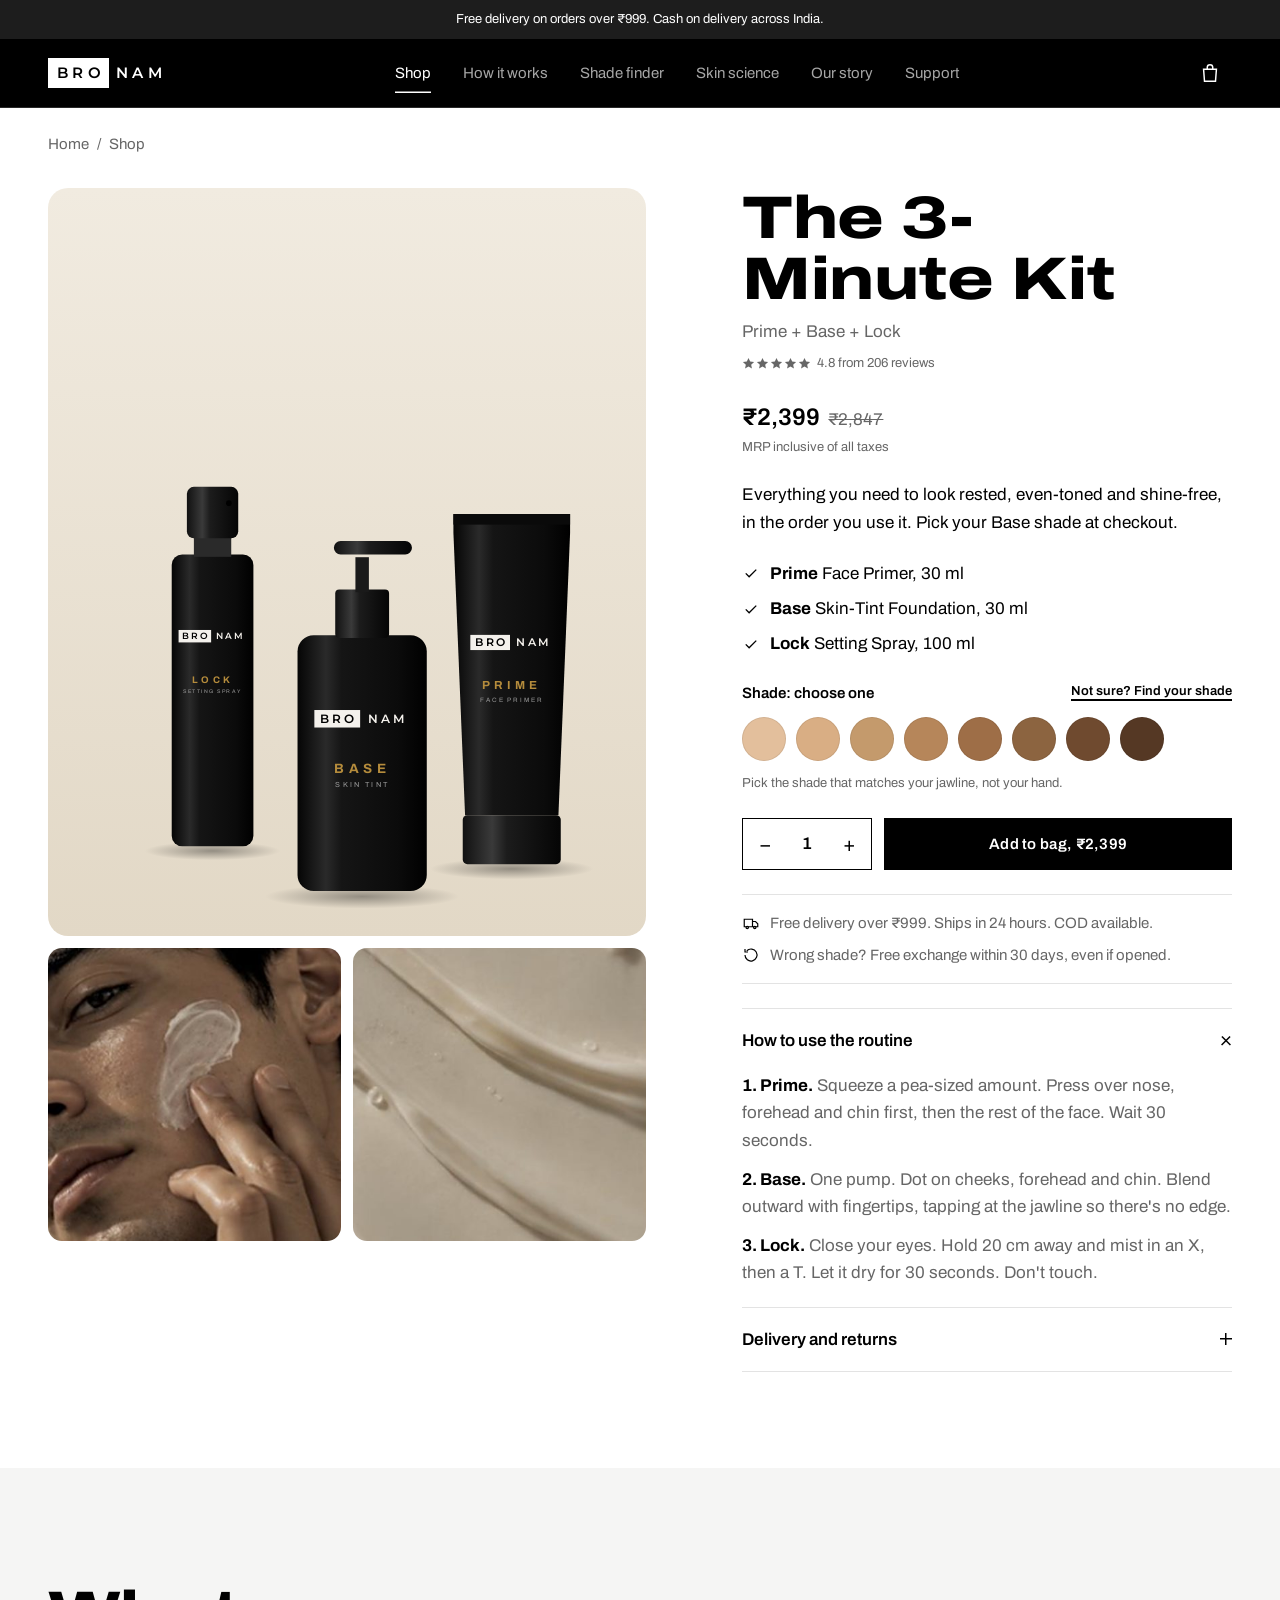
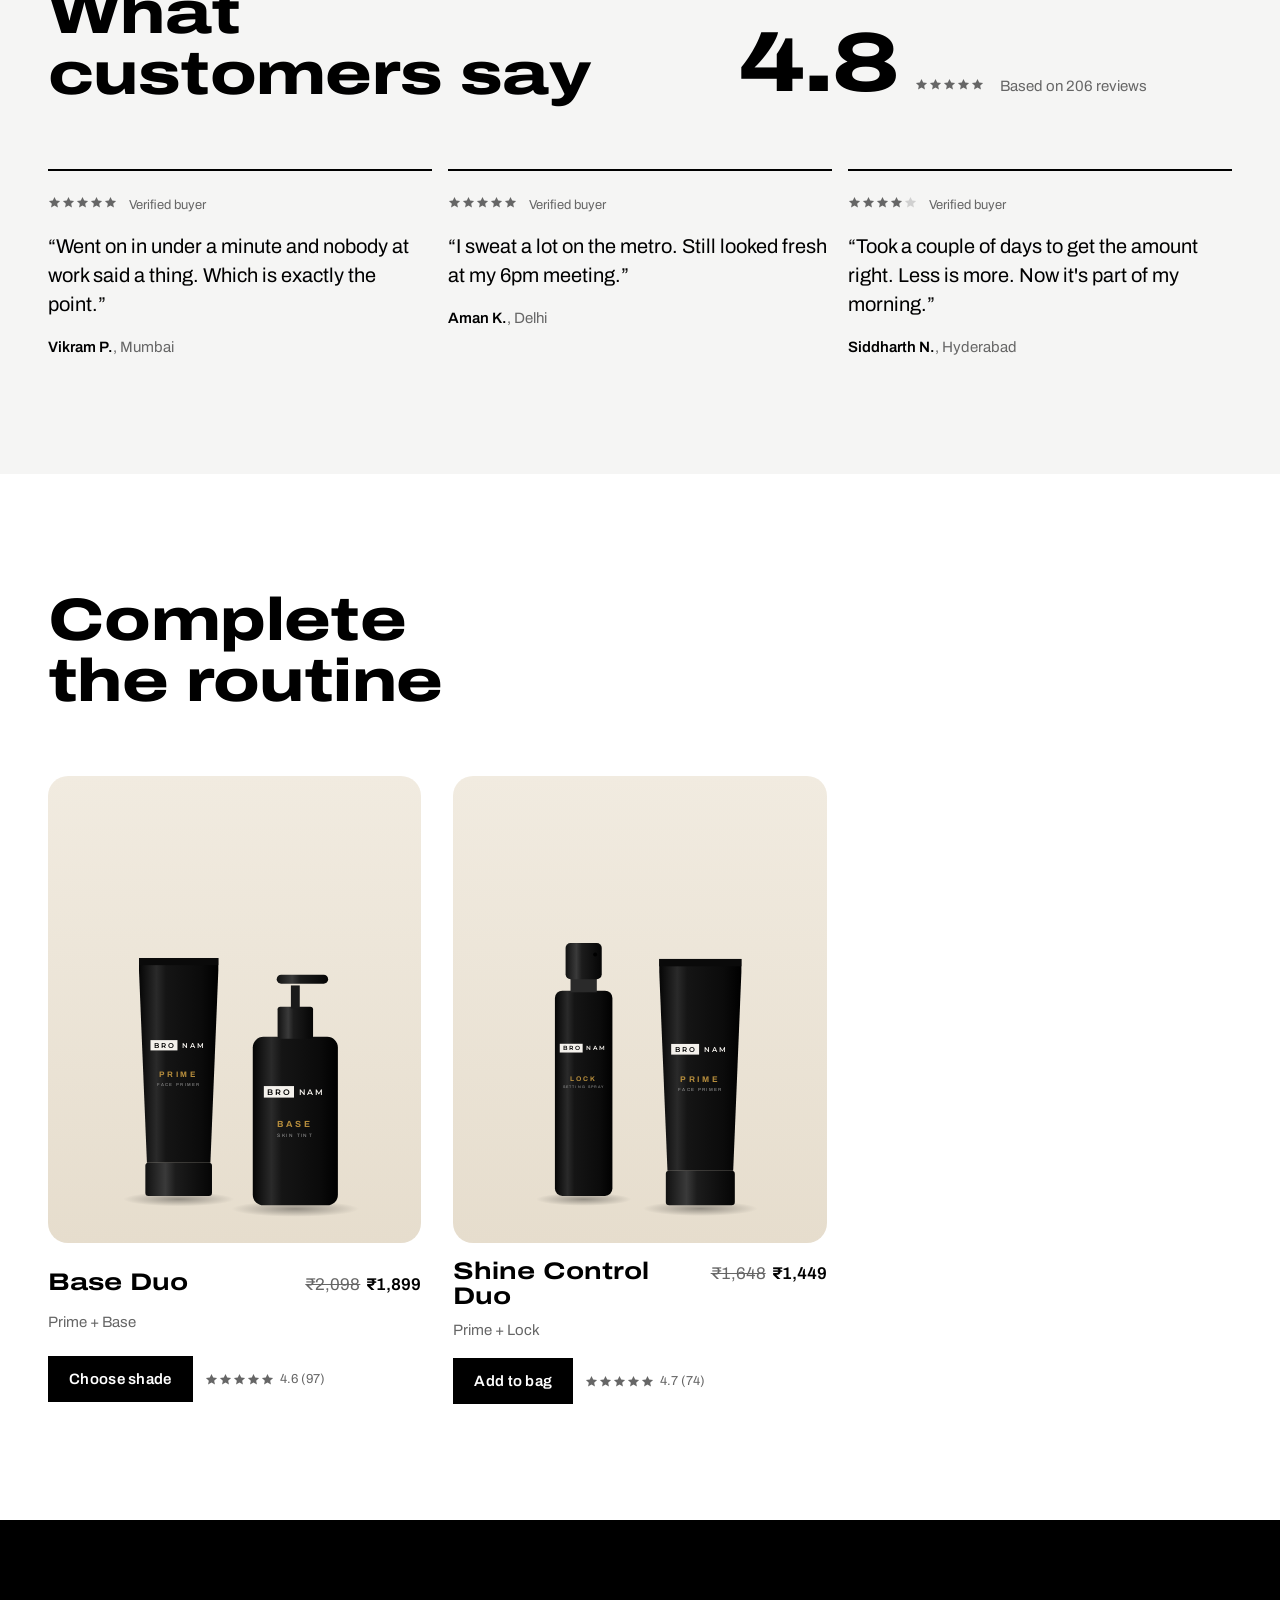
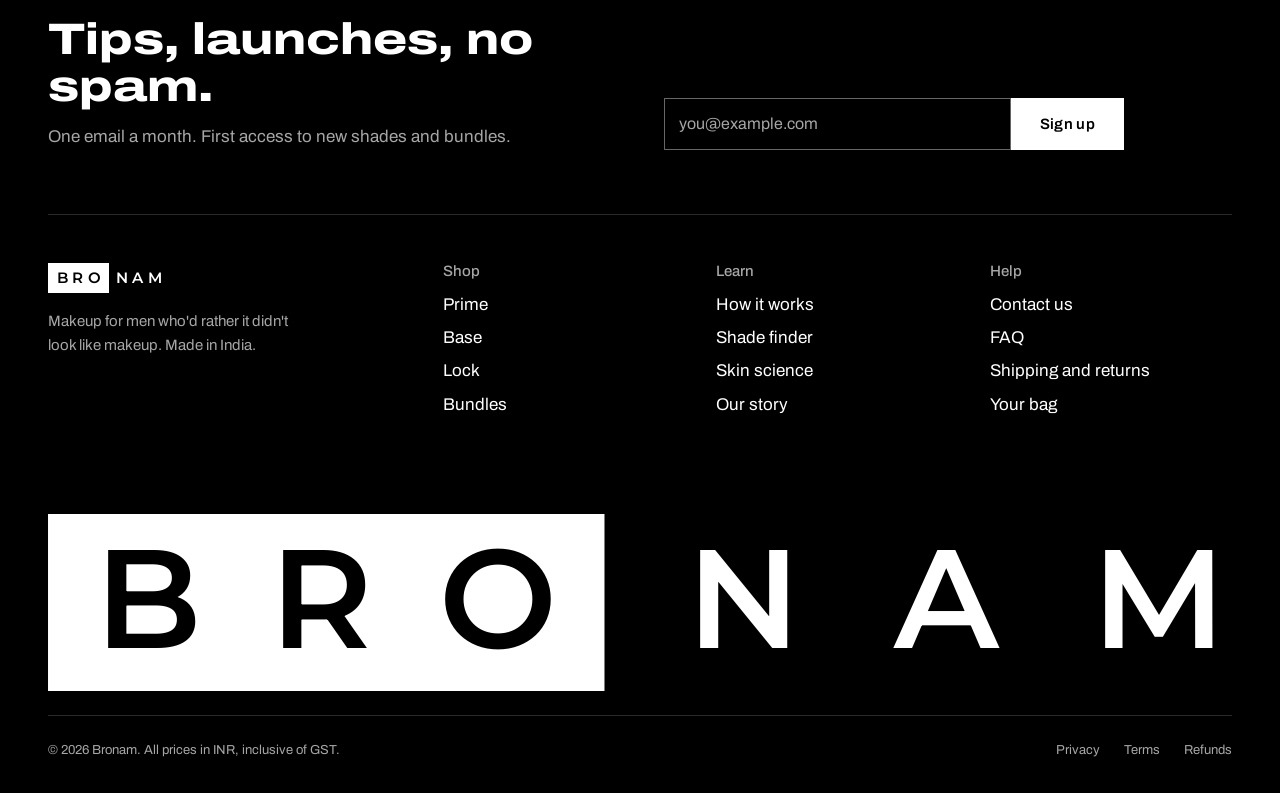
==== product.html @ a837ff8d "Build Bronam storefront: home, shop, product, shade finder, story, support, cart Static HTML/CSS/JS " ====
<!doctype html>
<html lang="en-IN">
<head>
  <meta charset="utf-8">
  <meta name="viewport" content="width=device-width, initial-scale=1">
  <title>Product | Bronam</title>
  <meta name="description" content="Bronam men's makeup: primer, skin tint and setting spray.">
  <meta name="theme-color" content="#000000">
  <link rel="icon" href="assets/img/favicon.svg" type="image/svg+xml">
  <link rel="preload" href="assets/fonts/archivo-latin.woff2" as="font" type="font/woff2" crossorigin>
  <link rel="stylesheet" href="assets/css/styles.css">
</head>
<body data-page="product">
  <a class="skip-link" href="#main">Skip to content</a>

  <div class="announce">Free delivery on orders over ₹999. Cash on delivery across India.</div>
  <header class="site-header">
    <div class="wrap site-header__inner">
      <a class="logo" href="index.html" aria-label="Bronam home"><span class="logo__box">BRO</span><span class="logo__rest">NAM</span></a>
      <nav class="nav" aria-label="Primary">
        <a href="shop.html" aria-current="page">Shop</a>
        <a href="index.html#routine">How it works</a>
        <a href="shade-finder.html">Shade finder</a>
        <a href="index.html#science">Skin science</a>
        <a href="about.html">Our story</a>
        <a href="support.html">Support</a>
      </nav>
      <div class="header-actions">
        <a class="icon-btn" href="cart.html" data-open-cart aria-label="Bag">
          <svg viewBox="0 0 24 24" fill="none" stroke="currentColor" stroke-width="1.6" aria-hidden="true"><path d="M5 8h14l-1 13H6L5 8Z"/><path d="M9 8V6a3 3 0 0 1 6 0v2"/></svg>
          <span class="cart-count"></span>
        </a>
        <button class="icon-btn menu-toggle" data-open-menu aria-controls="mobile-menu" aria-expanded="false" aria-label="Open menu">
          <svg viewBox="0 0 24 24" fill="none" stroke="currentColor" stroke-width="1.6" aria-hidden="true"><path d="M3 7h18M3 12h18M3 17h18"/></svg>
        </button>
      </div>
    </div>
  </header>

  <main id="main">
    <div class="wrap">
      <nav class="breadcrumb" aria-label="Breadcrumb"><a href="index.html">Home</a><span aria-hidden="true">/</span><a href="shop.html">Shop</a></nav>
      <div class="pdp" id="pdp"></div>
    </div>
    <section class="section on-paper" id="pdp-reviews" aria-labelledby="pdp-reviews-title">
      <div class="wrap">
        <div class="section-head section-head--split">
          <h2 id="pdp-reviews-title" class="display h2">What customers say</h2>
          <div class="reviews-summary">
            <span class="reviews-summary__score num" id="pdp-reviews-score"></span>
            <span class="rating" id="pdp-reviews-stars"></span>
            <span class="muted small" id="pdp-reviews-count"></span>
          </div>
        </div>
        <!-- PLACEHOLDER reviews: replace with your Shopify review app widget. -->
        <div class="reviews">
          <article class="review">
            <div class="review__meta"><span data-stars="5"></span><span>Verified buyer</span></div>
            <blockquote>“Went on in under a minute and nobody at work said a thing. Which is exactly the point.”</blockquote>
            <footer><strong>Vikram P.</strong>, Mumbai</footer>
          </article>
          <article class="review">
            <div class="review__meta"><span data-stars="5"></span><span>Verified buyer</span></div>
            <blockquote>“I sweat a lot on the metro. Still looked fresh at my 6pm meeting.”</blockquote>
            <footer><strong>Aman K.</strong>, Delhi</footer>
          </article>
          <article class="review">
            <div class="review__meta"><span data-stars="4"></span><span>Verified buyer</span></div>
            <blockquote>“Took a couple of days to get the amount right. Less is more. Now it's part of my morning.”</blockquote>
            <footer><strong>Siddharth N.</strong>, Hyderabad</footer>
          </article>
        </div>
      </div>
    </section>
    <section class="section" aria-labelledby="related-title">
      <div class="wrap">
        <div class="section-head"><h2 id="related-title" class="display h2">Complete the routine</h2></div>
        <div class="product-grid" id="related"></div>
      </div>
    </section>
  </main>

  <footer class="site-footer">
    <div class="wrap">
      <div class="footer-top">
        <div>
          <h2>Tips, launches, no spam.</h2>
          <p>One email a month. First access to new shades and bundles.</p>
        </div>
        <form class="inline-form on-dark" data-newsletter novalidate>
          <label class="visually-hidden" for="nl-email">Email address</label>
          <input class="input" id="nl-email" type="email" name="email" placeholder="you@example.com" autocomplete="email" required>
          <button class="btn" type="submit">Sign up</button>
        </form>
      </div>
      <div class="footer-links">
        <div class="footer-brand">
          <a class="logo" href="index.html" aria-label="Bronam home"><span class="logo__box">BRO</span><span class="logo__rest">NAM</span></a>
          <p>Makeup for men who'd rather it didn't look like makeup. Made in India.</p>
        </div>
        <div>
          <h3>Shop</h3>
          <ul>
            <li><a href="product.html?id=prime">Prime</a></li>
            <li><a href="product.html?id=base">Base</a></li>
            <li><a href="product.html?id=lock">Lock</a></li>
            <li><a href="shop.html?filter=bundle">Bundles</a></li>
          </ul>
        </div>
        <div>
          <h3>Learn</h3>
          <ul>
            <li><a href="index.html#routine">How it works</a></li>
            <li><a href="shade-finder.html">Shade finder</a></li>
            <li><a href="index.html#science">Skin science</a></li>
            <li><a href="about.html">Our story</a></li>
          </ul>
        </div>
        <div>
          <h3>Help</h3>
          <ul>
            <li><a href="support.html">Contact us</a></li>
            <li><a href="support.html#faq">FAQ</a></li>
            <li><a href="support.html#shipping">Shipping and returns</a></li>
            <li><a href="cart.html">Your bag</a></li>
          </ul>
        </div>
      </div>
      <svg class="footer-mark" viewBox="0 0 1000 150" aria-hidden="true" focusable="false">
        <rect x="0" y="0" width="470" height="150" fill="#fff"/>
        <text x="40" y="113" textLength="390" lengthAdjust="spacing" font-family="Montserrat, Archivo, sans-serif" font-weight="600" font-size="118" fill="#000">BRO</text>
        <text x="540" y="113" textLength="455" lengthAdjust="spacing" font-family="Montserrat, Archivo, sans-serif" font-weight="600" font-size="118" fill="#fff">NAM</text>
      </svg>
      <div class="footer-bottom">
        <span>© <span data-year>2026</span> Bronam. All prices in INR, inclusive of GST.</span>
        <nav class="legal" aria-label="Legal"><a href="support.html#policies">Privacy</a><a href="support.html#policies">Terms</a><a href="support.html#shipping">Refunds</a></nav>
      </div>
    </div>
  </footer>

  <script src="assets/js/catalog.js"></script>
  <script src="assets/js/renders.js"></script>
  <script src="assets/js/main.js"></script>
  <script src="assets/js/pages.js"></script>
</body>
</html>
---- assets/css/styles.css ----
/* ==========================================================================
   BRONAM — site styles
   Palette: black / white / charcoal. Bone, gold, clay live only in imagery.
   Type: Archivo (expanded for display, normal for text). Montserrat for the logo.
   ========================================================================== */

:root {
  --black: #000;
  --white: #fff;
  --charcoal: #1d1d1d;
  --charcoal-2: #2a2a2a;
  --graphite: #3b3b3b;
  --grey-600: #666;          /* text on white: 5.7:1 */
  --grey-300: #a6a6a6;       /* text on black: 8.6:1 */
  --line-light: #e3e3e3;
  --line-dark: rgba(255, 255, 255, 0.16);
  --paper: #f5f5f4;          /* off-white UI surface */

  /* imagery only */
  --bone: #f1ebe0;
  --gold: #b58c3c;
  --clay: #8b6f5c;

  --font: "Archivo", "Helvetica Neue", Arial, sans-serif;
  --font-logo: "Montserrat", "Archivo", sans-serif;

  /* scale: 13 / 15 / 17 / 20 / 24 / 32 / 44 / 60 / 84 */
  --t-xs: 0.8125rem;
  --t-sm: 0.9375rem;
  --t-md: 1.0625rem;
  --t-lg: 1.25rem;
  --t-xl: 1.5rem;
  --t-2xl: clamp(1.625rem, 1.2rem + 1.4vw, 2rem);
  --t-3xl: clamp(2rem, 1.3rem + 2.6vw, 2.75rem);
  --t-4xl: clamp(2.4rem, 1.4rem + 4vw, 3.75rem);
  --t-5xl: clamp(2.75rem, 1.2rem + 6.4vw, 5.25rem);

  --s-1: 4px; --s-2: 8px; --s-3: 12px; --s-4: 16px; --s-5: 24px;
  --s-6: 32px; --s-7: 48px; --s-8: 64px; --s-9: 96px; --s-10: 128px;

  --gutter: clamp(16px, 4vw, 48px);
  --max: 1280px;
  --radius-img: 20px;
  --header-h: 68px;

  --ease-out: cubic-bezier(0.22, 1, 0.36, 1);
  --ease-in: cubic-bezier(0.55, 0, 1, 0.45);
  --dur-fast: 160ms;
  --dur: 280ms;
  --dur-slow: 520ms;

  --z-header: 40;
  --z-drawer: 100;
  --z-toast: 120;
}

/* ---------- fonts (self-hosted) ---------- */
@font-face { font-family: "Archivo"; font-style: normal; font-weight: 100 900; font-stretch: 62% 125%; font-display: swap;
  src: url(../fonts/archivo-latin.woff2) format("woff2");
  unicode-range: U+0000-00FF, U+0131, U+0152-0153, U+02BB-02BC, U+02C6, U+02DA, U+02DC, U+0304, U+0308, U+0329, U+2000-206F, U+20AC, U+2122, U+2191, U+2193, U+2212, U+2215, U+FEFF, U+FFFD; }
@font-face { font-family: "Archivo"; font-style: normal; font-weight: 100 900; font-stretch: 62% 125%; font-display: swap;
  src: url(../fonts/archivo-latin-ext.woff2) format("woff2");
  unicode-range: U+0100-02BA, U+02BD-02C5, U+02C7-02CC, U+02CE-02D7, U+02DD-02FF, U+1E00-1E9F, U+20A0-20AB, U+20AD-20C0, U+2C60-2C7F, U+A720-A7FF; }
@font-face { font-family: "Montserrat"; font-style: normal; font-weight: 600; font-display: swap;
  src: url(../fonts/montserrat-600-latin.woff2) format("woff2"); }

/* ---------- reset ---------- */
*, *::before, *::after { box-sizing: border-box; }
html { -webkit-text-size-adjust: 100%; scroll-padding-top: calc(var(--header-h) + 16px); }
body {
  margin: 0;
  font-family: var(--font);
  font-size: var(--t-md);
  line-height: 1.6;
  color: var(--black);
  background: var(--white);
  -webkit-font-smoothing: antialiased;
  text-rendering: optimizeLegibility;
}
img, svg, video { display: block; max-width: 100%; }
img { height: auto; }
a { color: inherit; }
button, input, select, textarea { font: inherit; color: inherit; }
button { cursor: pointer; }
h1, h2, h3, h4 { margin: 0; line-height: 1.08; }
p { margin: 0; }
ul, ol { margin: 0; padding: 0; }
[hidden] { display: none !important; }

:focus-visible { outline: 2px solid currentColor; outline-offset: 3px; }
.on-dark :focus-visible { outline-color: var(--white); }

.visually-hidden {
  position: absolute !important; width: 1px; height: 1px; padding: 0; margin: -1px;
  overflow: hidden; clip: rect(0 0 0 0); white-space: nowrap; border: 0;
}
.skip-link {
  position: absolute; left: 16px; top: -60px; z-index: 200;
  background: var(--white); color: var(--black); padding: 10px 16px; text-decoration: none; font-weight: 600;
}
.skip-link:focus { top: 12px; }

/* ---------- layout ---------- */
.wrap { width: 100%; max-width: var(--max); margin-inline: auto; padding-inline: var(--gutter); }
.section { padding-block: clamp(64px, 9vw, 128px); }
.section--tight { padding-block: clamp(48px, 6vw, 80px); }
.on-dark { background: var(--black); color: var(--white); }
.on-charcoal { background: var(--charcoal); color: var(--white); }
.on-paper { background: var(--paper); }
.muted { color: var(--grey-600); }
.on-dark .muted, .on-charcoal .muted { color: var(--grey-300); }

/* ---------- type ---------- */
.display {
  font-stretch: 125%;
  font-weight: 800;
  letter-spacing: -0.01em;
  text-wrap: balance;
}
.h1 { font-size: var(--t-5xl); line-height: 0.98; }
.h2 { font-size: var(--t-4xl); line-height: 1.02; }
.h3 { font-size: var(--t-2xl); line-height: 1.12; }
.lede { font-size: var(--t-lg); line-height: 1.55; max-width: 34em; }
.small { font-size: var(--t-sm); }
.xs { font-size: var(--t-xs); }
.num { font-variant-numeric: tabular-nums; }
.section-head { display: grid; gap: var(--s-4); margin-bottom: clamp(32px, 5vw, 64px); max-width: 44rem; }
.section-head--split {
  max-width: none; grid-template-columns: 1fr; align-items: end;
}
@media (min-width: 860px) {
  .section-head--split { grid-template-columns: 1.3fr 1fr; gap: var(--s-7); }
}

/* ---------- logo ---------- */
.logo {
  display: inline-flex; align-items: center; gap: 0.42em;
  font-family: var(--font-logo); font-weight: 600; letter-spacing: 0.3em;
  font-size: 15px; text-decoration: none; line-height: 1; white-space: nowrap;
}
.logo__box {
  background: var(--white); color: var(--black);
  padding: 0.5em 0.28em 0.5em 0.58em;   /* letter-spacing adds trailing space; balance on left */
}
.logo__rest { padding-block: 0.5em; }
.logo--on-light .logo__box { background: var(--black); color: var(--white); }
.logo--lg { font-size: clamp(22px, 3vw, 34px); }

/* ---------- buttons ---------- */
.btn {
  --bg: var(--black); --fg: var(--white); --bd: var(--black);
  display: inline-flex; align-items: center; justify-content: center; gap: 10px;
  min-height: 52px; padding: 0 28px;
  background: var(--bg); color: var(--fg); border: 1.5px solid var(--bd);
  font-weight: 600; font-size: var(--t-sm); letter-spacing: 0.02em;
  text-decoration: none; border-radius: 0; cursor: pointer;
  transition: background var(--dur-fast) var(--ease-out), color var(--dur-fast) var(--ease-out), transform var(--dur-fast) var(--ease-out);
  touch-action: manipulation;
}
.btn:hover { --bg: var(--charcoal-2); --bd: var(--charcoal-2); }
.btn:active { transform: scale(0.98); }
.btn--ghost { --bg: transparent; --fg: var(--black); }
.btn--ghost:hover { --bg: var(--black); --fg: var(--white); --bd: var(--black); }
.on-dark .btn, .on-charcoal .btn, .btn--invert { --bg: var(--white); --fg: var(--black); --bd: var(--white); }
.on-dark .btn:hover, .on-charcoal .btn:hover, .btn--invert:hover { --bg: #dcdcdc; --bd: #dcdcdc; }
.on-dark .btn--ghost, .on-charcoal .btn--ghost { --bg: transparent; --fg: var(--white); --bd: rgba(255,255,255,.55); }
.on-dark .btn--ghost:hover, .on-charcoal .btn--ghost:hover { --bg: var(--white); --fg: var(--black); --bd: var(--white); }
.btn--block { width: 100%; }
.btn[disabled], .btn[aria-disabled="true"] { opacity: 0.45; cursor: not-allowed; }
.btn.is-loading { pointer-events: none; opacity: 0.7; }
.btn-row { display: flex; flex-wrap: wrap; gap: var(--s-3); }

.link {
  background: none; border: 0; padding: 0; cursor: pointer;
  font-weight: 600; text-decoration: underline; text-underline-offset: 4px; text-decoration-thickness: 1.5px;
}
.link:hover { text-decoration-thickness: 3px; }

/* ---------- header ---------- */
.announce {
  background: var(--charcoal); color: var(--white);
  font-size: var(--t-xs); text-align: center; padding: 9px var(--gutter);
}
.site-header {
  position: sticky; top: 0; z-index: var(--z-header);
  background: var(--black); color: var(--white);
  border-bottom: 1px solid var(--line-dark);
}
.site-header__inner {
  height: var(--header-h); display: flex; align-items: center; justify-content: space-between; gap: var(--s-5);
}
.nav { display: none; }
.nav a {
  text-decoration: none; font-size: var(--t-sm); color: var(--grey-300);
  padding: 8px 0; transition: color var(--dur-fast);
}
.nav a:hover, .nav a[aria-current="page"] { color: var(--white); }
.nav a[aria-current="page"] { box-shadow: inset 0 -1.5px 0 var(--white); }
.header-actions { display: flex; align-items: center; gap: var(--s-2); }
.icon-btn {
  display: inline-grid; place-items: center; width: 44px; height: 44px;
  background: transparent; border: 0; color: inherit; position: relative; text-decoration: none;
}
.icon-btn svg { width: 22px; height: 22px; }
.cart-count {
  position: absolute; top: 4px; right: 2px; min-width: 18px; height: 18px; padding: 0 4px;
  display: grid; place-items: center; border-radius: 9px;
  background: var(--white); color: var(--black); font-size: 11px; font-weight: 700;
}
.cart-count:empty, .cart-count[data-count="0"] { display: none; }
@media (min-width: 980px) {
  .nav { display: flex; gap: var(--s-6); }
  .menu-toggle { display: none; }
}

/* mobile menu */
.mobile-menu {
  position: fixed; inset: 0; z-index: var(--z-drawer);
  background: var(--black); color: var(--white);
  display: flex; flex-direction: column; padding: 0 var(--gutter) var(--s-6);
  transform: translateY(-100%); visibility: hidden;
  transition: transform var(--dur) var(--ease-out), visibility 0s linear var(--dur);
}
.mobile-menu.is-open { transform: none; visibility: visible; transition: transform var(--dur) var(--ease-out); }
.mobile-menu__top { height: var(--header-h); display: flex; align-items: center; justify-content: space-between; }
.mobile-menu nav { display: grid; margin-top: var(--s-5); }
.mobile-menu nav a {
  font-stretch: 125%; font-weight: 700; font-size: 1.75rem; text-decoration: none;
  padding: 14px 0; border-bottom: 1px solid var(--line-dark);
}
.mobile-menu__foot { margin-top: auto; display: grid; gap: var(--s-3); }

/* ---------- hero ---------- */
.hero { padding-block: clamp(40px, 7vw, 96px) clamp(56px, 8vw, 112px); overflow: hidden; }
.hero__grid { display: grid; gap: clamp(40px, 6vw, 72px); align-items: center; }
.hero__copy { display: grid; gap: var(--s-5); max-width: 40rem; }
.hero__copy .h1 { font-size: clamp(2.75rem, 1rem + 5.6vw, 5.5rem); text-wrap: pretty; }
.hero__copy .lede { color: var(--grey-300); }
.hero__facts {
  display: grid; grid-template-columns: repeat(3, auto); justify-content: start; gap: var(--s-6);
  margin-top: var(--s-3); padding-top: var(--s-5); border-top: 1px solid var(--line-dark);
}
.hero__facts dt { font-size: var(--t-xs); color: var(--grey-300); }
.hero__facts dd { margin: 2px 0 0; font-stretch: 125%; font-weight: 700; font-size: var(--t-xl); }
.hero__panels {
  display: grid; grid-template-columns: repeat(3, 1fr); gap: clamp(8px, 1.4vw, 16px); align-items: start;
}
.panel {
  border-radius: var(--radius-img); overflow: hidden; position: relative; background: var(--charcoal);
  aspect-ratio: 9 / 17;
}
.panel img { width: 100%; height: 100%; object-fit: cover; }
.hero__panels .panel:nth-child(2) { margin-top: clamp(24px, 5vw, 64px); }
.hero__panels .panel:nth-child(3) { margin-top: clamp(8px, 2vw, 24px); }
.panel__caption {
  position: absolute; left: 14px; right: 14px; bottom: 14px;
  font-size: var(--t-xs); line-height: 1.4; color: var(--white);
  text-shadow: 0 1px 12px rgba(0,0,0,.5);
}
.panel--light .panel__caption { color: var(--black); text-shadow: none; }
@media (min-width: 900px) {
  .hero__grid { grid-template-columns: 1.05fr 1fr; }
  .hero__copy { max-width: none; }
}

/* ---------- product cards ---------- */
.product-grid { display: grid; gap: var(--s-5); grid-template-columns: 1fr; }
@media (min-width: 640px) { .product-grid { grid-template-columns: repeat(2, 1fr); } }
@media (min-width: 1000px) { .product-grid { grid-template-columns: repeat(3, 1fr); gap: var(--s-6); } }

.card { display: grid; gap: var(--s-4); position: relative; }
.card__media {
  display: block; border-radius: var(--radius-img); overflow: hidden;
  background: linear-gradient(180deg, var(--bone) 0%, #e6ddcd 100%);
  aspect-ratio: 4 / 5; position: relative;
}
.card__media svg { width: 100%; height: 100%; transition: transform var(--dur-slow) var(--ease-out); }
.card:hover .card__media svg { transform: scale(1.03); }
.card__step {
  position: absolute; top: 14px; left: 14px; font-size: var(--t-xs); font-weight: 600;
  background: var(--black); color: var(--white); padding: 5px 10px;
}
.card__body { display: grid; gap: var(--s-2); }
.card__title { display: flex; justify-content: space-between; align-items: baseline; gap: var(--s-4); }
.card__title h3 { font-stretch: 125%; font-weight: 700; font-size: var(--t-xl); }
.card__title a { text-decoration: none; }
.card__title a::after { content: ""; position: absolute; inset: 0; }   /* whole card clickable */
.card__kind { color: var(--grey-600); font-size: var(--t-sm); }
.card__price { font-weight: 600; white-space: nowrap; }
.card__price s { color: var(--grey-600); font-weight: 400; margin-right: 6px; }
.card__tagline { font-size: var(--t-sm); max-width: 32ch; }
.card__foot { display: flex; gap: var(--s-3); align-items: center; margin-top: var(--s-2); position: relative; z-index: 1; }
.card__foot .btn { min-height: 46px; padding: 0 20px; }
.rating { display: inline-flex; align-items: center; gap: 6px; font-size: var(--t-xs); color: var(--grey-600); }
.on-dark .rating, .on-charcoal .rating { color: var(--grey-300); }
.stars { display: inline-flex; gap: 1px; }
.stars svg { width: 13px; height: 13px; }

/* kit feature — wide card */
.kit-feature {
  display: grid; gap: var(--s-6); align-items: center;
  background: var(--charcoal); color: var(--white); border-radius: var(--radius-img);
  padding: clamp(24px, 4vw, 56px); margin-top: var(--s-7);
}
.kit-feature__media { border-radius: 14px; overflow: hidden; background: linear-gradient(180deg, var(--bone), #ddd2bf); aspect-ratio: 5 / 4; }
.kit-feature__media svg { width: 100%; height: 100%; }
.kit-feature__copy { display: grid; gap: var(--s-4); }
.kit-feature__save { font-size: var(--t-sm); color: var(--grey-300); }
@media (min-width: 860px) { .kit-feature { grid-template-columns: 1fr 1fr; } }

/* ---------- routine (sticky timer) ---------- */
.routine__grid { display: grid; gap: var(--s-7); }
.routine__clock {
  display: grid; gap: var(--s-5); align-self: start;
}
.timer {
  font-stretch: 125%; font-weight: 800; font-size: clamp(4.5rem, 3rem + 9vw, 10rem);
  line-height: 0.9; letter-spacing: -0.03em; font-variant-numeric: tabular-nums;
  display: inline-flex; align-items: baseline;
}
.timer__box { background: var(--white); color: var(--black); padding: 0.02em 0.1em 0.06em; margin-right: 0.08em; }
.timer-bar { display: grid; grid-template-columns: repeat(3, 1fr); gap: 6px; max-width: 420px; }
.timer-bar span { height: 3px; background: var(--line-dark); position: relative; overflow: hidden; }
.timer-bar span::after {
  content: ""; position: absolute; inset: 0; background: var(--white);
  transform: scaleX(0); transform-origin: left; transition: transform var(--dur-slow) var(--ease-out);
}
.timer-bar span.is-done::after { transform: scaleX(1); }
.routine__render {
  width: min(260px, 60%); aspect-ratio: 4 / 5; border-radius: 16px; overflow: hidden;
  background: linear-gradient(180deg, var(--bone), #ddd2bf);
  display: none;
}
.routine__render svg { width: 100%; height: 100%; }
.steps { display: grid; gap: var(--s-4); list-style: none; }
.step {
  display: grid; gap: var(--s-4); padding: clamp(24px, 3vw, 40px);
  border: 1px solid var(--line-dark); border-radius: var(--radius-img);
  transition: border-color var(--dur) var(--ease-out), background var(--dur) var(--ease-out);
}
.step.is-active { border-color: rgba(255,255,255,.7); background: var(--charcoal); }
.step__head { display: flex; justify-content: space-between; align-items: baseline; gap: var(--s-4); }
.step__n { font-size: var(--t-sm); color: var(--grey-300); font-variant-numeric: tabular-nums; }
.step h3 { font-stretch: 125%; font-weight: 700; font-size: var(--t-3xl); }
.step p { color: var(--grey-300); max-width: 42ch; }
.step__time { font-weight: 600; font-variant-numeric: tabular-nums; font-size: var(--t-sm); }
.step__img { display: block; width: 100%; aspect-ratio: 16 / 10; object-fit: cover; border-radius: 12px; }
@media (min-width: 960px) {
  .routine__grid { grid-template-columns: 0.9fr 1.1fr; gap: var(--s-9); }
  .steps { gap: 22vh; padding-block: 4vh 12vh; }
  .step { min-height: 36vh; align-content: start; }
  .routine__render { display: block; }
  .routine__clock { position: sticky; top: calc(var(--header-h) + 24px); }
}
@media (max-width: 599px) {
  .panel__caption { display: none; }
  .swatch-strip div { padding: 6px 4px; justify-content: center; }
  .swatch-strip span { font-size: 9px; }
}

/* ---------- shade finder teaser + finder ---------- */
.swatches { display: flex; flex-wrap: wrap; gap: var(--s-2); }
.swatch {
  --c: #ccc;
  width: 56px; height: 56px; border-radius: 50%; background: var(--c);
  border: 0; box-shadow: inset 0 0 0 1px rgba(0,0,0,.08);
  position: relative; transition: transform var(--dur-fast) var(--ease-out);
}
button.swatch:hover { transform: scale(1.06); }
.swatch[aria-pressed="true"], .swatch[aria-checked="true"] { box-shadow: 0 0 0 3px var(--white), 0 0 0 5px var(--black); }
.swatch-strip { display: grid; grid-template-columns: repeat(8, 1fr); border-radius: var(--radius-img); overflow: hidden; }
.swatch-strip div { aspect-ratio: 1 / 2.2; background: var(--c); display: flex; align-items: flex-end; padding: 10px; }
.swatch-strip span { font-size: 12px; font-weight: 600; color: rgba(255,255,255,.92); }
.swatch-strip div:nth-child(-n+3) span { color: rgba(0,0,0,.7); }
.shade-teaser { display: grid; gap: var(--s-7); align-items: center; }
@media (min-width: 900px) { .shade-teaser { grid-template-columns: 1fr 1.1fr; } }

.finder { max-width: 820px; margin-inline: auto; }
.finder__progress { display: grid; grid-template-columns: repeat(3, 1fr); gap: 6px; margin-bottom: var(--s-6); }
.finder__progress span { height: 3px; background: var(--line-light); }
.finder__progress span.is-done { background: var(--black); }
.finder fieldset { border: 0; padding: 0; margin: 0; display: grid; gap: var(--s-5); }
.finder legend { font-stretch: 125%; font-weight: 700; font-size: var(--t-3xl); line-height: 1.1; margin-bottom: var(--s-2); padding: 0; }
.choice-grid { display: grid; gap: var(--s-3); grid-template-columns: repeat(auto-fit, minmax(170px, 1fr)); }
.choice {
  position: relative; display: grid; gap: var(--s-2); padding: var(--s-4);
  border: 1.5px solid var(--line-light); cursor: pointer; background: var(--white);
  transition: border-color var(--dur-fast);
}
.choice:hover { border-color: var(--grey-600); }
.choice input { position: absolute; opacity: 0; pointer-events: none; }
.choice:has(input:checked) { border-color: var(--black); box-shadow: inset 0 0 0 1px var(--black); }
.choice:has(input:focus-visible) { outline: 2px solid var(--black); outline-offset: 3px; }
.choice__chip { width: 100%; height: 44px; background: var(--c); border-radius: 6px; }
.choice__title { font-weight: 600; }
.choice__hint { font-size: var(--t-sm); color: var(--grey-600); line-height: 1.45; }
.finder__nav { display: flex; justify-content: space-between; gap: var(--s-3); margin-top: var(--s-6); }
.finder-result { display: grid; gap: var(--s-6); align-items: center; }
.finder-result__swatch { aspect-ratio: 1; border-radius: var(--radius-img); background: var(--c); display: flex; align-items: flex-end; padding: var(--s-5); }
@media (min-width: 760px) { .finder-result { grid-template-columns: 0.8fr 1.2fr; } }

/* ---------- science ---------- */
.ingredients { display: grid; gap: 1px; background: var(--line-dark); border: 1px solid var(--line-dark); border-radius: var(--radius-img); overflow: hidden; }
.ingredient { background: var(--charcoal); padding: clamp(24px, 3vw, 36px); display: grid; gap: var(--s-3); align-content: start; }
.ingredient h3 { font-stretch: 125%; font-weight: 700; font-size: var(--t-xl); }
.ingredient p { color: var(--grey-300); font-size: var(--t-sm); }
.ingredient__where { font-size: var(--t-xs); color: var(--white); opacity: .8; }
@media (min-width: 700px) { .ingredients { grid-template-columns: repeat(2, 1fr); } }
@media (min-width: 1100px) { .ingredients { grid-template-columns: repeat(4, 1fr); } }
.free-from { display: flex; flex-wrap: wrap; gap: var(--s-2) var(--s-5); margin-top: var(--s-6); color: var(--grey-300); font-size: var(--t-sm); list-style: none; }
.free-from li { display: inline-flex; align-items: center; gap: 8px; }
.free-from svg { width: 16px; height: 16px; color: var(--white); }
.science__split { display: grid; gap: var(--s-7); margin-bottom: var(--s-7); align-items: end; }
.science__img { border-radius: var(--radius-img); overflow: hidden; aspect-ratio: 16 / 9; }
.science__img img { width: 100%; height: 100%; object-fit: cover; }
@media (min-width: 900px) { .science__split { grid-template-columns: 1fr 1fr; } }

/* ---------- before / after ---------- */
.ba { display: grid; gap: var(--s-7); align-items: center; }
@media (min-width: 900px) { .ba { grid-template-columns: 1.1fr 0.9fr; } }
.compare {
  --pos: 50%;
  position: relative; border-radius: var(--radius-img); overflow: hidden; aspect-ratio: 4 / 5;
  max-height: 78vh; user-select: none; background: var(--charcoal); touch-action: pan-y;
}
.compare img { position: absolute; inset: 0; width: 100%; height: 100%; object-fit: cover; object-position: 30% 40%; }
.compare__before { clip-path: inset(0 calc(100% - var(--pos)) 0 0); }
.compare__before img { filter: grayscale(.25) contrast(1.18) brightness(.9) sepia(.18) saturate(1.3); }
.compare__line { position: absolute; top: 0; bottom: 0; left: var(--pos); width: 2px; background: var(--white); transform: translateX(-1px); pointer-events: none; }
.compare__knob {
  position: absolute; top: 50%; left: var(--pos); width: 48px; height: 48px; transform: translate(-50%, -50%);
  background: var(--white); color: var(--black); display: grid; place-items: center; pointer-events: none;
}
.compare__knob svg { width: 22px; height: 22px; }
.compare__label { position: absolute; bottom: 14px; font-size: var(--t-xs); font-weight: 600; background: var(--black); color: var(--white); padding: 5px 10px; }
.compare__label--before { left: 14px; }
.compare__label--after { right: 14px; background: var(--white); color: var(--black); }
.compare input[type="range"] { position: absolute; inset: 0; width: 100%; height: 100%; opacity: 0; cursor: ew-resize; margin: 0; }
.compare:has(input:focus-visible) { outline: 2px solid var(--black); outline-offset: 4px; }
.ba__stats { display: grid; grid-template-columns: repeat(2, 1fr); gap: var(--s-5); margin-top: var(--s-6); }
.ba__stats dt { font-size: var(--t-sm); color: var(--grey-600); }
.ba__stats dd { margin: 0; font-stretch: 125%; font-weight: 800; font-size: var(--t-3xl); }
.placeholder-note { font-size: var(--t-xs); color: var(--grey-600); margin-top: var(--s-3); }

/* ---------- reviews ---------- */
.reviews { display: grid; gap: var(--s-4); grid-template-columns: 1fr; }
@media (min-width: 700px) { .reviews { grid-template-columns: repeat(2, 1fr); } }
@media (min-width: 1100px) { .reviews { grid-template-columns: repeat(3, 1fr); } }
.review { border-top: 2px solid var(--black); padding-top: var(--s-5); display: grid; gap: var(--s-4); align-content: start; }
.review blockquote { margin: 0; font-size: var(--t-lg); line-height: 1.45; }
.review footer { font-size: var(--t-sm); color: var(--grey-600); }
.review footer strong { color: var(--black); font-weight: 600; }
.review__meta { display: flex; gap: var(--s-3); align-items: center; font-size: var(--t-xs); color: var(--grey-600); }
.reviews-summary { display: flex; flex-wrap: wrap; align-items: baseline; gap: var(--s-4); }
.reviews-summary__score { font-stretch: 125%; font-weight: 800; font-size: var(--t-5xl); line-height: 1; }

/* ---------- story ---------- */
.story { display: grid; gap: var(--s-7); align-items: center; }
.story__media { display: grid; grid-template-columns: 1fr 1fr; gap: var(--s-3); }
.story__media .panel:nth-child(2) { margin-top: var(--s-8); }
.story__copy { display: grid; gap: var(--s-5); }
.story__copy p { color: var(--grey-300); max-width: 40ch; }
@media (min-width: 900px) { .story { grid-template-columns: 1fr 1fr; gap: var(--s-9); } }

/* ---------- about page ---------- */
.page-hero { padding-block: clamp(56px, 8vw, 120px) clamp(40px, 6vw, 80px); }
.page-hero .lede { margin-top: var(--s-5); }
.on-dark.page-hero .lede { color: var(--grey-300); }
.principles { display: grid; gap: var(--s-6); }
.principle { display: grid; gap: var(--s-3); padding-top: var(--s-5); border-top: 1px solid var(--line-light); }
.principle h3 { font-stretch: 125%; font-weight: 700; font-size: var(--t-xl); }
.principle p { color: var(--grey-600); }
@media (min-width: 800px) { .principles { grid-template-columns: repeat(3, 1fr); } }
.prose { max-width: 40rem; display: grid; gap: var(--s-5); font-size: var(--t-lg); line-height: 1.65; }
.prose p:first-child::first-line { font-weight: 600; }
.pull {
  font-stretch: 125%; font-weight: 800; font-size: var(--t-4xl); line-height: 1.05; max-width: 20ch;
}
.story-split { display: grid; gap: var(--s-7); align-items: start; }
@media (min-width: 900px) { .story-split { grid-template-columns: 0.8fr 1.2fr; gap: var(--s-9); } .story-split .panel { position: sticky; top: calc(var(--header-h) + 24px); } }

/* ---------- shop page ---------- */
.filters { display: flex; flex-wrap: wrap; gap: var(--s-2); margin-bottom: var(--s-6); }
.filter {
  min-height: 44px; padding: 0 18px; border: 1.5px solid var(--line-light); background: var(--white); font-size: var(--t-sm); font-weight: 600;
}
.filter[aria-pressed="true"] { background: var(--black); color: var(--white); border-color: var(--black); }
.shop-note { display: grid; gap: var(--s-4); grid-template-columns: repeat(auto-fit, minmax(220px, 1fr)); margin-top: var(--s-8); padding-top: var(--s-6); border-top: 1px solid var(--line-light); }
.shop-note div { display: grid; gap: 4px; }
.shop-note strong { font-weight: 600; }
.shop-note span { color: var(--grey-600); font-size: var(--t-sm); }

/* ---------- product detail page ---------- */
.pdp { display: grid; gap: var(--s-7); padding-block: var(--s-6) var(--s-9); }
@media (min-width: 960px) { .pdp { grid-template-columns: 1.1fr 0.9fr; gap: var(--s-9); } }
.pdp__gallery { display: grid; gap: var(--s-3); grid-template-columns: 1fr 1fr; align-content: start; }
.pdp__gallery > :first-child { grid-column: 1 / -1; }
.pdp__main { border-radius: var(--radius-img); overflow: hidden; background: linear-gradient(180deg, var(--bone), #e2d8c6); aspect-ratio: 4 / 5; }
.pdp__main svg { width: 100%; height: 100%; }
.pdp__thumb { border-radius: 14px; overflow: hidden; aspect-ratio: 1; background: var(--charcoal); }
.pdp__thumb img { width: 100%; height: 100%; object-fit: cover; }
.pdp__info { display: grid; gap: var(--s-5); align-content: start; }
@media (min-width: 960px) { .pdp__info { position: sticky; top: calc(var(--header-h) + 24px); } }
.breadcrumb { font-size: var(--t-sm); color: var(--grey-600); display: flex; gap: 8px; flex-wrap: wrap; padding-top: var(--s-5); }
.breadcrumb a { text-decoration: none; }
.breadcrumb a:hover { text-decoration: underline; }
.pdp__price { font-size: var(--t-xl); font-weight: 600; }
.pdp__price s { color: var(--grey-600); font-weight: 400; font-size: var(--t-md); margin-left: 8px; }
.pdp__benefits { list-style: none; display: grid; gap: var(--s-2); }
.pdp__benefits li { display: flex; gap: 10px; align-items: center; }
.pdp__benefits svg { width: 18px; height: 18px; flex: none; }
.field-label { font-weight: 600; font-size: var(--t-sm); display: flex; justify-content: space-between; gap: var(--s-3); }
.shade-picker { display: grid; gap: var(--s-3); }
.shade-picker .swatches { gap: 10px; }
.shade-picker .swatch { width: 44px; height: 44px; }
.qty { display: inline-flex; align-items: center; border: 1.5px solid var(--black); height: 52px; }
.qty button { width: 44px; height: 100%; background: none; border: 0; font-size: 1.25rem; }
.qty input { width: 40px; text-align: center; border: 0; background: none; font-weight: 600; -moz-appearance: textfield; }
.qty input::-webkit-outer-spin-button, .qty input::-webkit-inner-spin-button { -webkit-appearance: none; margin: 0; }
.buy-row { display: flex; gap: var(--s-3); }
.buy-row .btn { flex: 1; }
.pdp__assure { display: grid; gap: var(--s-2); font-size: var(--t-sm); color: var(--grey-600); padding: var(--s-4) 0; border-block: 1px solid var(--line-light); }
.pdp__assure div { display: flex; gap: 10px; align-items: center; }
.pdp__assure svg { width: 18px; height: 18px; color: var(--black); flex: none; }

/* accordion */
.accordion { border-top: 1px solid var(--line-light); }
.accordion details { border-bottom: 1px solid var(--line-light); }
.accordion summary {
  list-style: none; cursor: pointer; padding: 18px 0; font-weight: 600;
  display: flex; justify-content: space-between; align-items: center; gap: var(--s-4);
}
.accordion summary::-webkit-details-marker { display: none; }
.accordion summary::after {
  content: ""; width: 12px; height: 12px; flex: none;
  background: linear-gradient(currentColor, currentColor) center / 12px 1.5px no-repeat,
              linear-gradient(currentColor, currentColor) center / 1.5px 12px no-repeat;
  transition: transform var(--dur) var(--ease-out);
}
.accordion details[open] summary::after { transform: rotate(45deg); }
.accordion .acc-body { padding-bottom: 20px; color: var(--grey-600); display: grid; gap: var(--s-3); }
.on-dark .accordion, .on-dark .accordion details, .on-charcoal .accordion, .on-charcoal .accordion details { border-color: var(--line-dark); }
.on-dark .accordion .acc-body { color: var(--grey-300); }

.inbox-list { list-style: none; display: grid; gap: var(--s-2); }
.inbox-list li { display: flex; gap: 10px; }

/* ---------- cart drawer ---------- */
.scrim {
  position: fixed; inset: 0; z-index: calc(var(--z-drawer) - 1); background: rgba(0,0,0,.55);
  opacity: 0; visibility: hidden; transition: opacity var(--dur) var(--ease-out), visibility 0s linear var(--dur);
}
.scrim.is-open { opacity: 1; visibility: visible; transition: opacity var(--dur) var(--ease-out); }
.drawer {
  position: fixed; top: 0; right: 0; bottom: 0; z-index: var(--z-drawer);
  width: min(440px, 100%); background: var(--white); color: var(--black);
  display: flex; flex-direction: column;
  transform: translateX(100%); visibility: hidden;
  transition: transform var(--dur) var(--ease-out), visibility 0s linear var(--dur);
}
.drawer.is-open { transform: none; visibility: visible; transition: transform var(--dur) var(--ease-out); }
.drawer__head { display: flex; justify-content: space-between; align-items: center; padding: 0 var(--s-5); height: var(--header-h); border-bottom: 1px solid var(--line-light); }
.drawer__head h2 { font-stretch: 125%; font-weight: 700; font-size: var(--t-lg); }
.drawer__body { flex: 1; overflow-y: auto; padding: var(--s-5); display: grid; align-content: start; gap: var(--s-5); }
.drawer__foot { padding: var(--s-5); border-top: 1px solid var(--line-light); display: grid; gap: var(--s-3); }
.ship-meter { display: grid; gap: 8px; font-size: var(--t-sm); }
.ship-meter__bar { height: 4px; background: var(--line-light); overflow: hidden; }
.ship-meter__bar span { display: block; height: 100%; background: var(--black); transform-origin: left; transition: transform var(--dur) var(--ease-out); }

.line { display: grid; grid-template-columns: 84px 1fr; gap: var(--s-4); }
.line__media { aspect-ratio: 4 / 5; background: linear-gradient(180deg, var(--bone), #e2d8c6); border-radius: 10px; overflow: hidden; }
.line__media svg { width: 100%; height: 100%; }
.line__info { display: grid; gap: 4px; align-content: start; }
.line__top { display: flex; justify-content: space-between; gap: var(--s-3); font-weight: 600; }
.line__meta { font-size: var(--t-sm); color: var(--grey-600); display: flex; align-items: center; gap: 6px; }
.line__meta i { width: 12px; height: 12px; border-radius: 50%; background: var(--c); display: inline-block; }
.line__actions { display: flex; align-items: center; justify-content: space-between; margin-top: var(--s-2); }
.line .qty { height: 38px; border-width: 1px; }
.line .qty button { width: 36px; font-size: 1rem; }
.line .qty input { width: 30px; font-size: var(--t-sm); }
.remove { font-size: var(--t-xs); color: var(--grey-600); background: none; border: 0; text-decoration: underline; text-underline-offset: 3px; padding: 10px 0; }
.empty { text-align: center; display: grid; gap: var(--s-4); justify-items: center; padding-block: var(--s-8); }
.empty p { color: var(--grey-600); }
.totals { display: grid; gap: var(--s-2); font-size: var(--t-sm); }
.totals div { display: flex; justify-content: space-between; }
.totals .grand { font-weight: 700; font-size: var(--t-lg); padding-top: var(--s-3); border-top: 1px solid var(--line-light); margin-top: var(--s-2); }

/* ---------- cart page ---------- */
.cart-page { display: grid; gap: var(--s-7); padding-block: var(--s-6) var(--s-9); align-items: start; }
@media (min-width: 960px) { .cart-page { grid-template-columns: 1.4fr 1fr; gap: var(--s-8); } }
.cart-lines { display: grid; gap: var(--s-5); }
.cart-lines .line { grid-template-columns: 120px 1fr; padding-bottom: var(--s-5); border-bottom: 1px solid var(--line-light); }
.summary { background: var(--paper); padding: clamp(20px, 3vw, 36px); display: grid; gap: var(--s-5); }
@media (min-width: 960px) { .summary { position: sticky; top: calc(var(--header-h) + 24px); } }
.summary h2 { font-stretch: 125%; font-weight: 700; font-size: var(--t-xl); }
.pay-icons { display: flex; flex-wrap: wrap; gap: 6px; }
.pay-icons span { font-size: 11px; font-weight: 600; border: 1px solid var(--line-light); background: var(--white); padding: 4px 8px; }
.upsell { display: grid; gap: var(--s-4); margin-top: var(--s-6); }
.upsell__item { display: grid; grid-template-columns: 64px 1fr auto; gap: var(--s-4); align-items: center; }
.upsell__item .line__media { border-radius: 8px; }

/* ---------- forms ---------- */
.form { display: grid; gap: var(--s-5); }
.form-row { display: grid; gap: var(--s-5); }
@media (min-width: 640px) { .form-row--2 { grid-template-columns: 1fr 1fr; } }
.field { display: grid; gap: 8px; }
.field label { font-weight: 600; font-size: var(--t-sm); }
.field .req { color: var(--grey-600); font-weight: 400; }
.input, .select, .textarea {
  width: 100%; min-height: 52px; padding: 12px 14px; border: 1.5px solid #cfcfcf; background: var(--white); border-radius: 0;
  font-size: 16px; transition: border-color var(--dur-fast);
}
.textarea { min-height: 140px; resize: vertical; }
.input:focus, .select:focus, .textarea:focus { outline: none; border-color: var(--black); box-shadow: inset 0 0 0 1px var(--black); }
.field.has-error .input, .field.has-error .select, .field.has-error .textarea { border-color: #b3261e; }
.field__error { font-size: var(--t-sm); color: #b3261e; display: none; }
.field.has-error .field__error { display: block; }
.field__hint { font-size: var(--t-sm); color: var(--grey-600); }
.inline-form { display: flex; gap: 0; max-width: 460px; }
.inline-form .input { flex: 1; }
.on-dark .input, .on-charcoal .input { background: transparent; border-color: rgba(255,255,255,.4); color: var(--white); }
.on-dark .input::placeholder, .on-charcoal .input::placeholder { color: var(--grey-300); }
.on-dark .input:focus, .on-charcoal .input:focus { border-color: var(--white); box-shadow: inset 0 0 0 1px var(--white); }
.form-success { padding: var(--s-5); border: 1.5px solid var(--black); display: grid; gap: var(--s-2); }

/* ---------- support ---------- */
.support-grid { display: grid; gap: var(--s-8); }
@media (min-width: 960px) { .support-grid { grid-template-columns: 1fr 1fr; gap: var(--s-9); } }
.channels { display: grid; gap: var(--s-3); margin-bottom: var(--s-7); }
.channel {
  display: grid; grid-template-columns: 44px 1fr auto; gap: var(--s-4); align-items: center;
  padding: var(--s-4) var(--s-5); border: 1.5px solid var(--line-light); text-decoration: none;
  transition: border-color var(--dur-fast);
}
.channel:hover { border-color: var(--black); }
.channel svg { width: 24px; height: 24px; }
.channel strong { display: block; font-weight: 600; }
.channel span { color: var(--grey-600); font-size: var(--t-sm); }
.faq-group + .faq-group { margin-top: var(--s-7); }
.faq-group h3 { font-stretch: 125%; font-weight: 700; font-size: var(--t-lg); margin-bottom: var(--s-3); }

/* ---------- footer ---------- */
.site-footer { background: var(--black); color: var(--white); padding-block: var(--s-9) var(--s-6); }
.footer-top { display: grid; gap: var(--s-7); padding-bottom: var(--s-8); border-bottom: 1px solid var(--line-dark); }
.footer-top h2 { font-stretch: 125%; font-weight: 800; font-size: var(--t-3xl); max-width: 16ch; }
.footer-top p { color: var(--grey-300); margin-top: var(--s-3); }
@media (min-width: 900px) { .footer-top { grid-template-columns: 1fr 1fr; align-items: end; } }
.footer-links { display: grid; grid-template-columns: repeat(2, 1fr); gap: var(--s-6); padding-block: var(--s-7); }
@media (min-width: 900px) { .footer-links { grid-template-columns: 1.5fr repeat(3, 1fr); } }
.footer-links h3 { font-size: var(--t-sm); color: var(--grey-300); font-weight: 500; margin-bottom: var(--s-3); }
.footer-links ul { list-style: none; display: grid; gap: 6px; }
.footer-links a { text-decoration: none; }
.footer-links a:hover { text-decoration: underline; text-underline-offset: 4px; }
.footer-brand { grid-column: 1 / -1; display: grid; gap: var(--s-4); align-content: start; }
.footer-brand p { color: var(--grey-300); max-width: 30ch; font-size: var(--t-sm); }
@media (min-width: 900px) { .footer-brand { grid-column: auto; } }
.footer-bottom { display: flex; flex-wrap: wrap; justify-content: space-between; gap: var(--s-4); font-size: var(--t-xs); color: var(--grey-300); padding-top: var(--s-5); border-top: 1px solid var(--line-dark); }
.footer-mark { display: block; width: 100%; height: auto; margin-block: var(--s-7) var(--s-5); }

/* ---------- toast ---------- */
.toast {
  position: fixed; left: 50%; bottom: 24px; z-index: var(--z-toast);
  transform: translate(-50%, 16px); opacity: 0; pointer-events: none;
  background: var(--black); color: var(--white); padding: 14px 20px; font-size: var(--t-sm); font-weight: 500;
  display: flex; gap: var(--s-4); align-items: center; max-width: calc(100% - 32px);
  transition: opacity var(--dur) var(--ease-out), transform var(--dur) var(--ease-out);
  border: 1px solid var(--line-dark);
}
.toast.is-shown { opacity: 1; transform: translate(-50%, 0); pointer-events: auto; }
.toast .link { color: var(--white); }

/* modal (checkout notice) */
.modal { border: 0; padding: 0; max-width: min(480px, calc(100% - 32px)); width: 100%; background: var(--white); color: var(--black); }
.modal::backdrop { background: rgba(0,0,0,.6); }
.modal__inner { padding: var(--s-6); display: grid; gap: var(--s-4); }
.modal h2 { font-stretch: 125%; font-weight: 700; font-size: var(--t-xl); }
.modal code { background: var(--paper); padding: 2px 6px; font-size: 0.9em; }

/* ---------- utilities ---------- */
.stack-2 { display: grid; gap: var(--s-2); }
.stack-4 { display: grid; gap: var(--s-4); }
.stack-5 { display: grid; gap: var(--s-5); }
.mt-5 { margin-top: var(--s-5); }
.mt-6 { margin-top: var(--s-6); }
.mt-7 { margin-top: var(--s-7); }
.center { text-align: center; }

@media (prefers-reduced-motion: reduce) {
  *, *::before, *::after { animation-duration: 0.01ms !important; animation-iteration-count: 1 !important; transition-duration: 0.01ms !important; scroll-behavior: auto !important; }
}
.legal { display: flex; gap: var(--s-5); }
.legal a { text-decoration: none; }
.legal a:hover { text-decoration: underline; text-underline-offset: 3px; }
.nowrap { white-space: nowrap; }
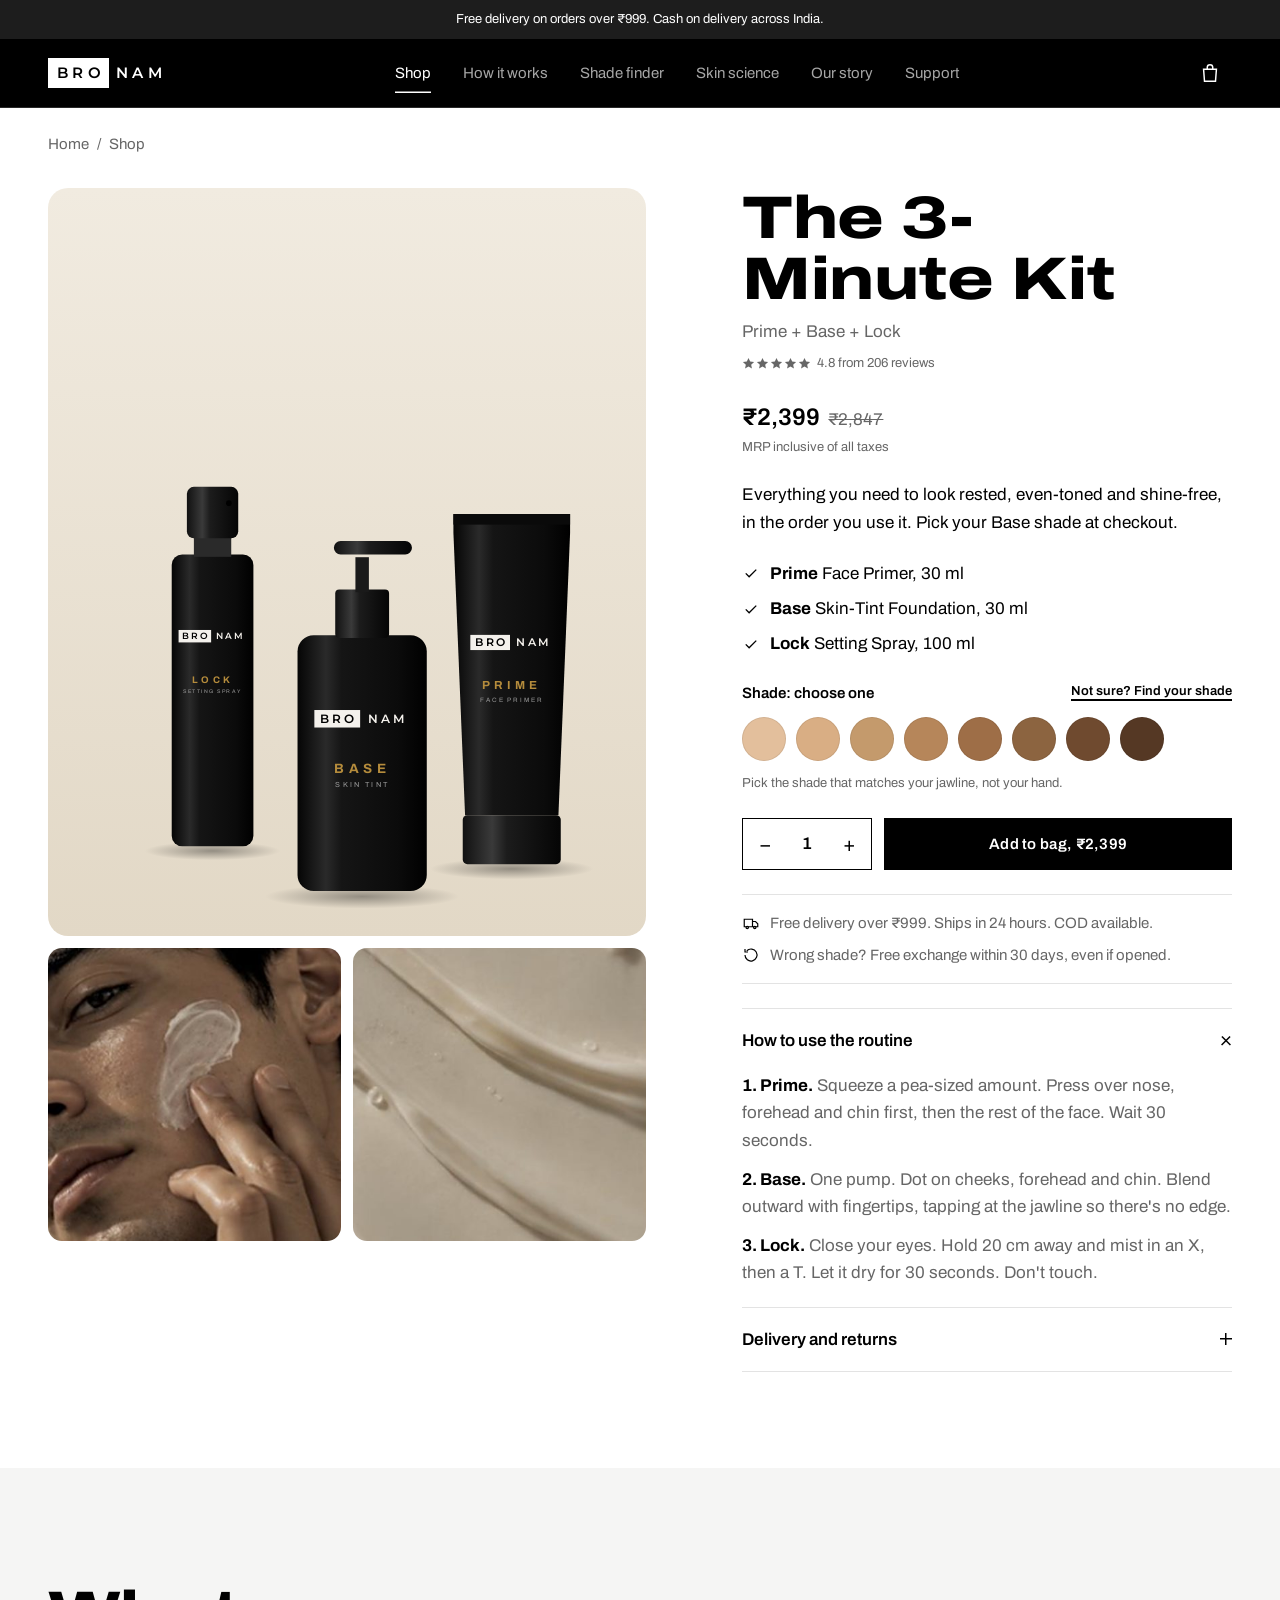
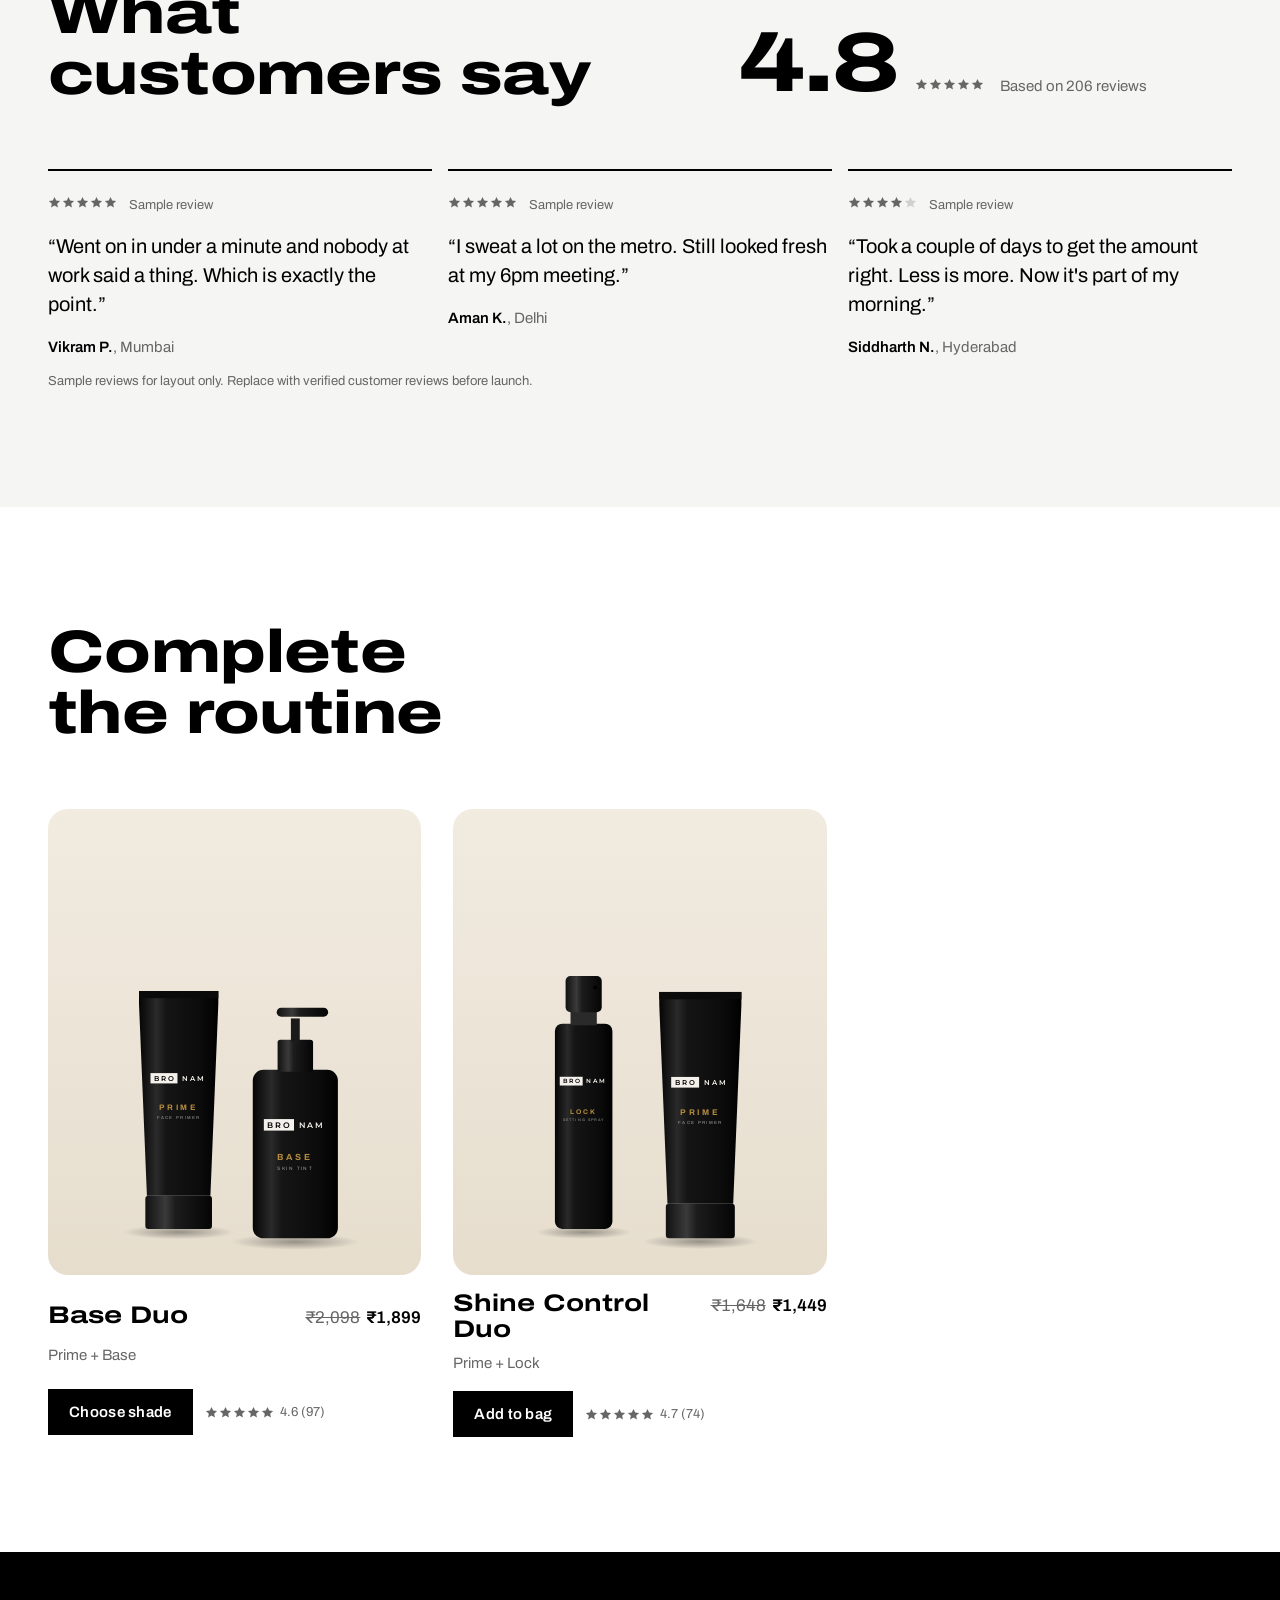
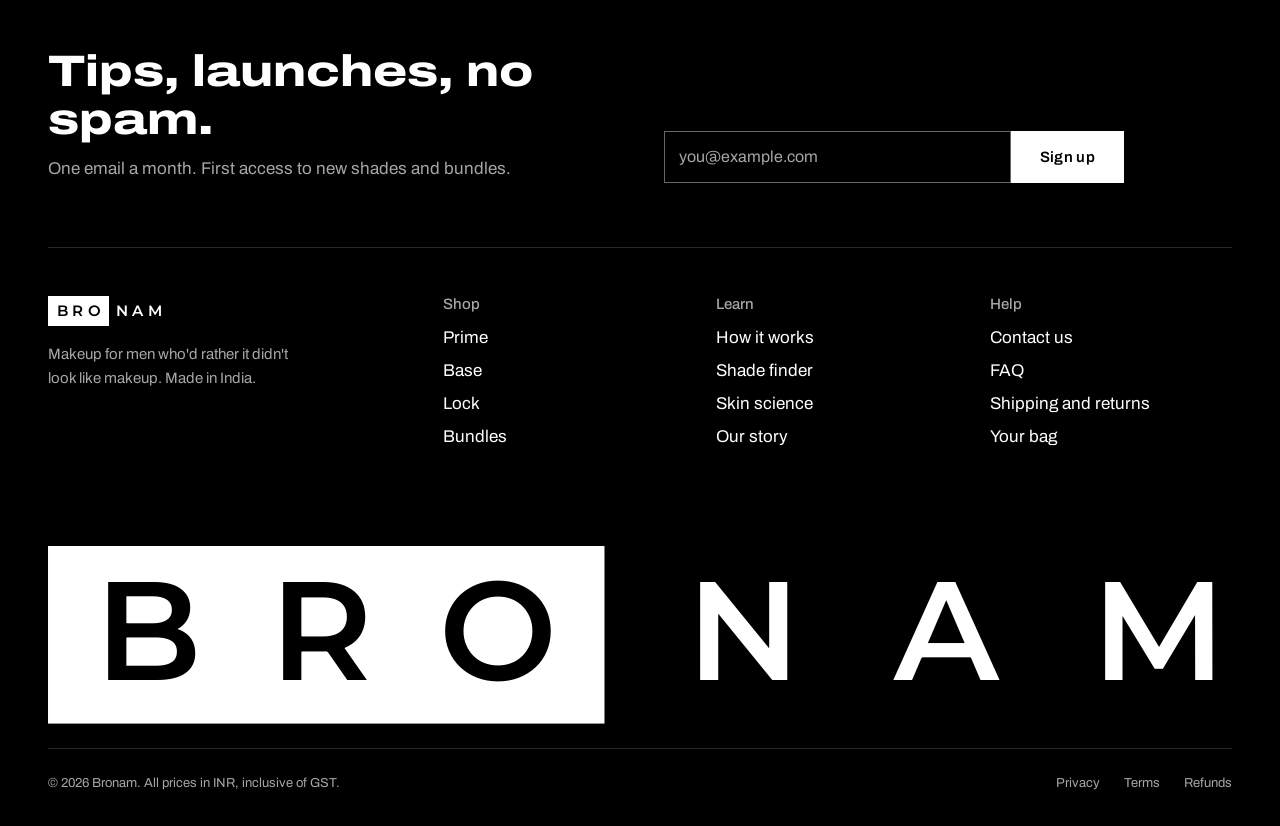
==== commit e31cd5d4: "Add single-file preview builder and label sample reviews scripts/build_preview.py bundles all pages," ====
--- a/product.html
+++ b/product.html
@@ -53,23 +53,24 @@
           </div>
         </div>
         <!-- PLACEHOLDER reviews: replace with your Shopify review app widget. -->
-        <div class="reviews">
+        <div class="reviews" aria-describedby="reviews-note">
           <article class="review">
-            <div class="review__meta"><span data-stars="5"></span><span>Verified buyer</span></div>
+            <div class="review__meta"><span data-stars="5"></span><span>Sample review</span></div>
             <blockquote>“Went on in under a minute and nobody at work said a thing. Which is exactly the point.”</blockquote>
             <footer><strong>Vikram P.</strong>, Mumbai</footer>
           </article>
           <article class="review">
-            <div class="review__meta"><span data-stars="5"></span><span>Verified buyer</span></div>
+            <div class="review__meta"><span data-stars="5"></span><span>Sample review</span></div>
             <blockquote>“I sweat a lot on the metro. Still looked fresh at my 6pm meeting.”</blockquote>
             <footer><strong>Aman K.</strong>, Delhi</footer>
           </article>
           <article class="review">
-            <div class="review__meta"><span data-stars="4"></span><span>Verified buyer</span></div>
+            <div class="review__meta"><span data-stars="4"></span><span>Sample review</span></div>
             <blockquote>“Took a couple of days to get the amount right. Less is more. Now it's part of my morning.”</blockquote>
             <footer><strong>Siddharth N.</strong>, Hyderabad</footer>
           </article>
         </div>
+        <p class="placeholder-note" id="reviews-note">Sample reviews for layout only. Replace with verified customer reviews before launch.</p>
       </div>
     </section>
     <section class="section" aria-labelledby="related-title">
